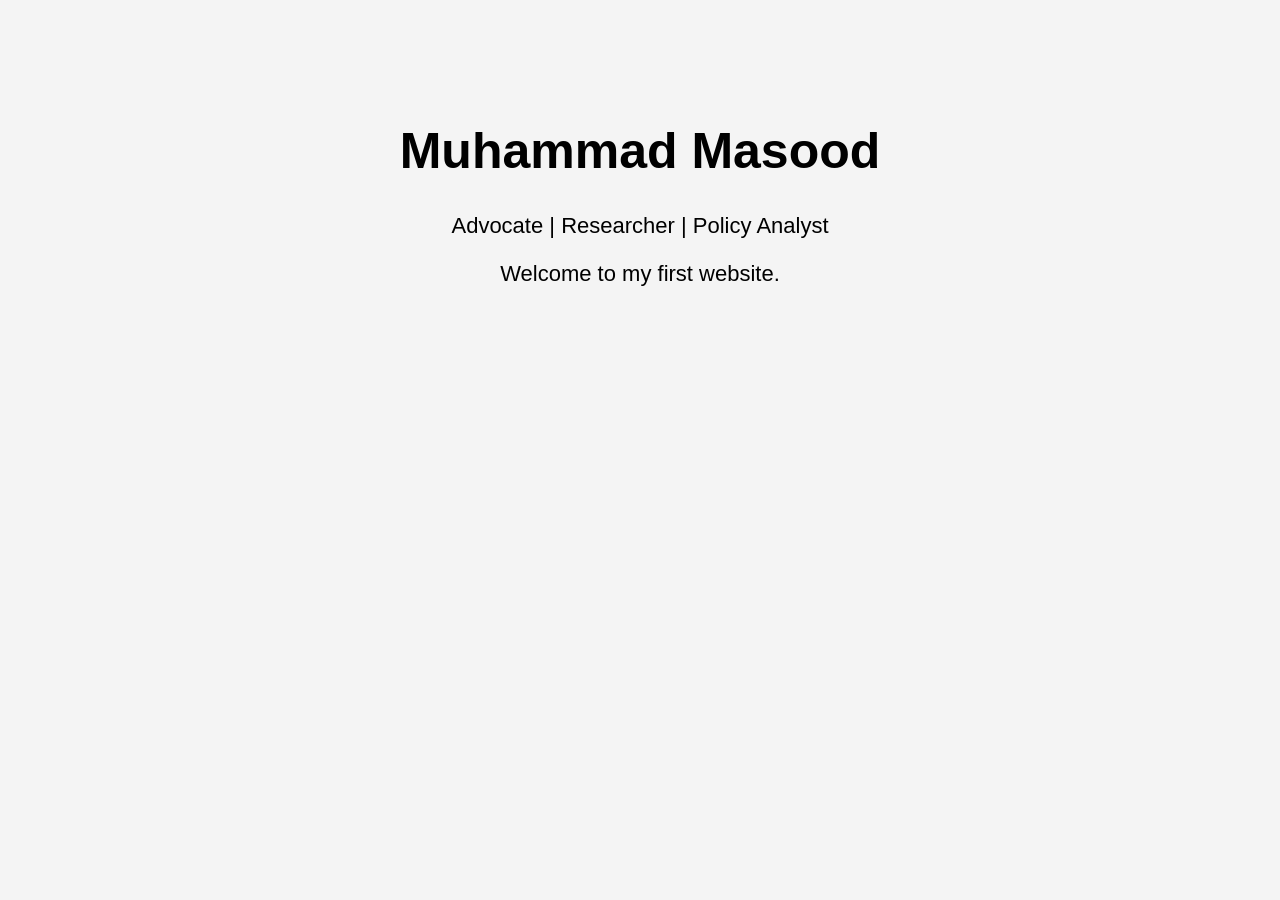
==== index.html @ a489d11d "Create index.html" ====
<!DOCTYPE html>
<html>
<head>
<title>MMNT Works</title>

<style>

body{
font-family:Arial;
text-align:center;
padding:80px;
background:#f4f4f4;
}

h1{
font-size:50px;
}

p{
font-size:22px;
}

</style>

</head>

<body>

<h1>Muhammad Masood</h1>

<p>Advocate | Researcher | Policy Analyst</p>

<p>Welcome to my first website.</p>

</body>

</html>
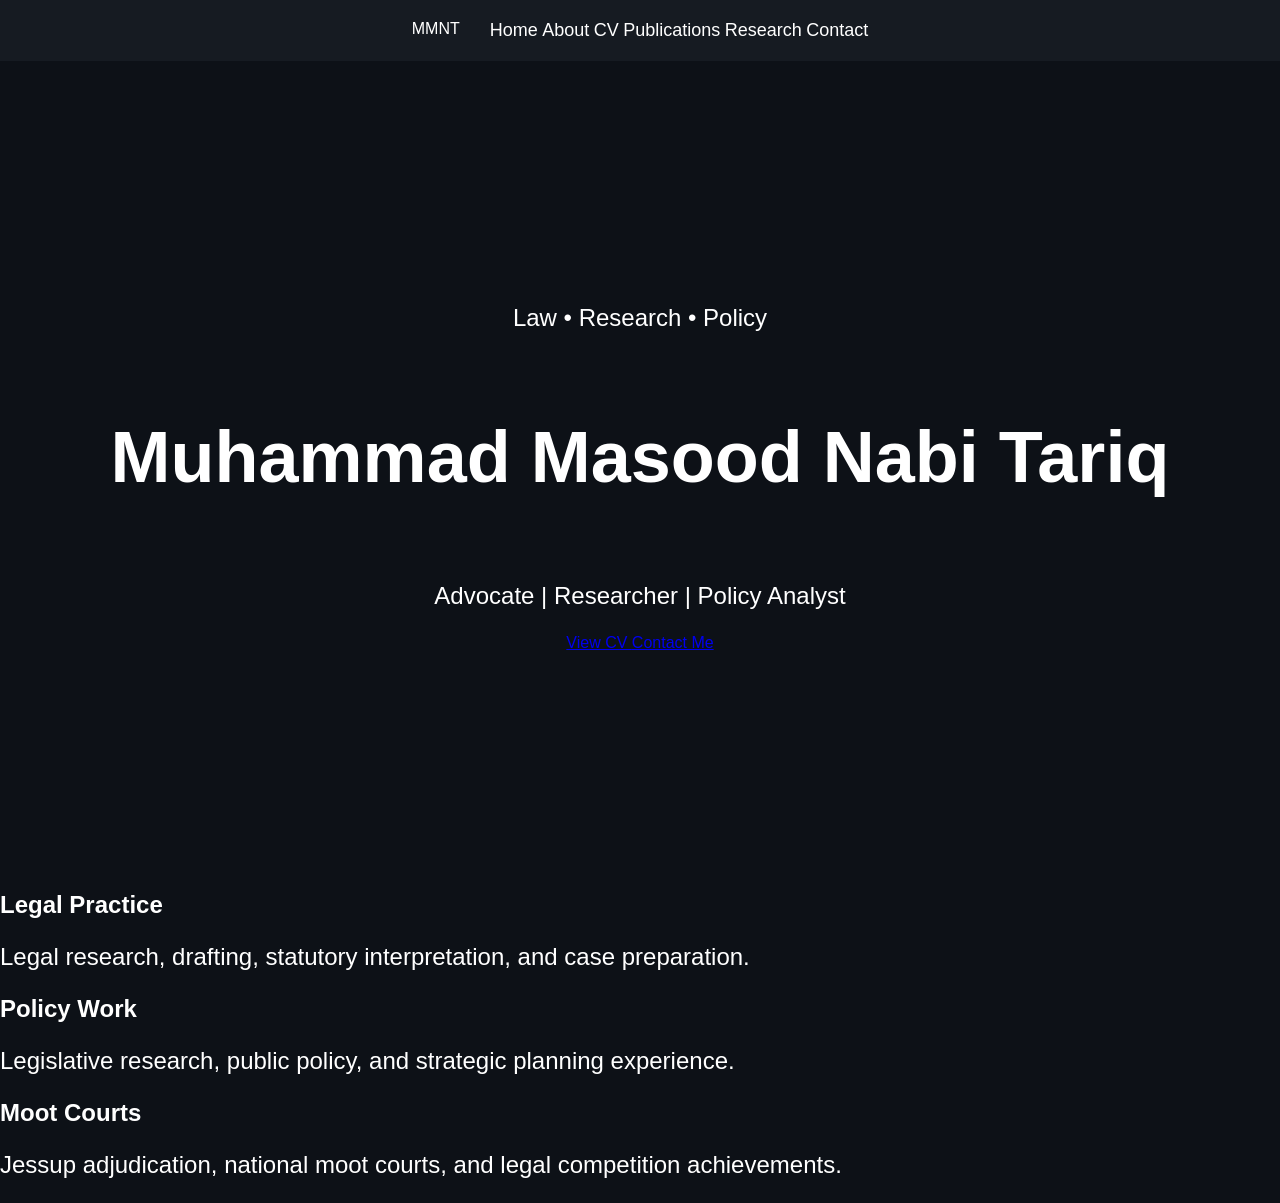
==== commit df8bafe8: "Update index.html" ====
--- a/index.html
+++ b/index.html
@@ -1,36 +1,121 @@
 <!DOCTYPE html>
-<html>
+<html lang="en">
+
 <head>
-<title>MMNT Works</title>
 
-<style>
+<meta charset="UTF-8">
 
-body{
-font-family:Arial;
-text-align:center;
-padding:80px;
-background:#f4f4f4;
-}
+<meta name="viewport" content="width=device-width, initial-scale=1.0">
 
-h1{
-font-size:50px;
-}
+<title>Muhammad Masood Nabi Tariq</title>
 
-p{
-font-size:22px;
-}
-
-</style>
+<link rel="stylesheet" href="style.css">
 
 </head>
 
 <body>
 
-<h1>Muhammad Masood</h1>
+<nav>
 
-<p>Advocate | Researcher | Policy Analyst</p>
+<div class="logo">MMNT</div>
 
-<p>Welcome to my first website.</p>
+<div>
+
+<a href="index.html">Home</a>
+
+<a href="about.html">About</a>
+
+<a href="cv.html">CV</a>
+
+<a href="publications.html">Publications</a>
+
+<a href="research.html">Research</a>
+
+<a href="contact.html">Contact</a>
+
+</div>
+
+</nav>
+
+<section class="hero">
+
+<p class="eyebrow">
+
+Law • Research • Policy
+
+</p>
+
+<h1>
+
+Muhammad Masood Nabi Tariq
+
+</h1>
+
+<p>
+
+Advocate | Researcher | Policy Analyst
+
+</p>
+
+<div class="buttons">
+
+<a href="cv.html" class="btn">
+
+View CV
+
+</a>
+
+<a href="contact.html" class="btn outline">
+
+Contact Me
+
+</a>
+
+</div>
+
+</section>
+
+<section class="grid">
+
+<div class="card">
+
+<h2>Legal Practice</h2>
+
+<p>
+
+Legal research, drafting, statutory interpretation, and case preparation.
+
+</p>
+
+</div>
+
+<div class="card">
+
+<h2>Policy Work</h2>
+
+<p>
+
+Legislative research, public policy, and strategic planning experience.
+
+</p>
+
+</div>
+
+<div class="card">
+
+<h2>Moot Courts</h2>
+
+<p>
+
+Jessup adjudication, national moot courts, and legal competition achievements.
+
+</p>
+
+</div>
+
+</section>
+
+<script src="script.js"></script>
 
 </body>
 
--- a/style.css
+++ b/style.css
@@ -0,0 +1,73 @@
+body{
+
+margin:0;
+
+font-family:Arial,sans-serif;
+
+background:#0d1117;
+
+color:white;
+
+}
+
+nav{
+
+display:flex;
+
+justify-content:center;
+
+gap:30px;
+
+padding:20px;
+
+background:#161b22;
+
+position:sticky;
+
+top:0;
+
+}
+
+nav a{
+
+color:white;
+
+text-decoration:none;
+
+font-size:18px;
+
+}
+
+nav a:hover{
+
+color:#00d4ff;
+
+}
+
+.hero{
+
+height:90vh;
+
+display:flex;
+
+flex-direction:column;
+
+justify-content:center;
+
+align-items:center;
+
+text-align:center;
+
+}
+
+h1{
+
+font-size:72px;
+
+}
+
+p{
+
+font-size:24px;
+
+}
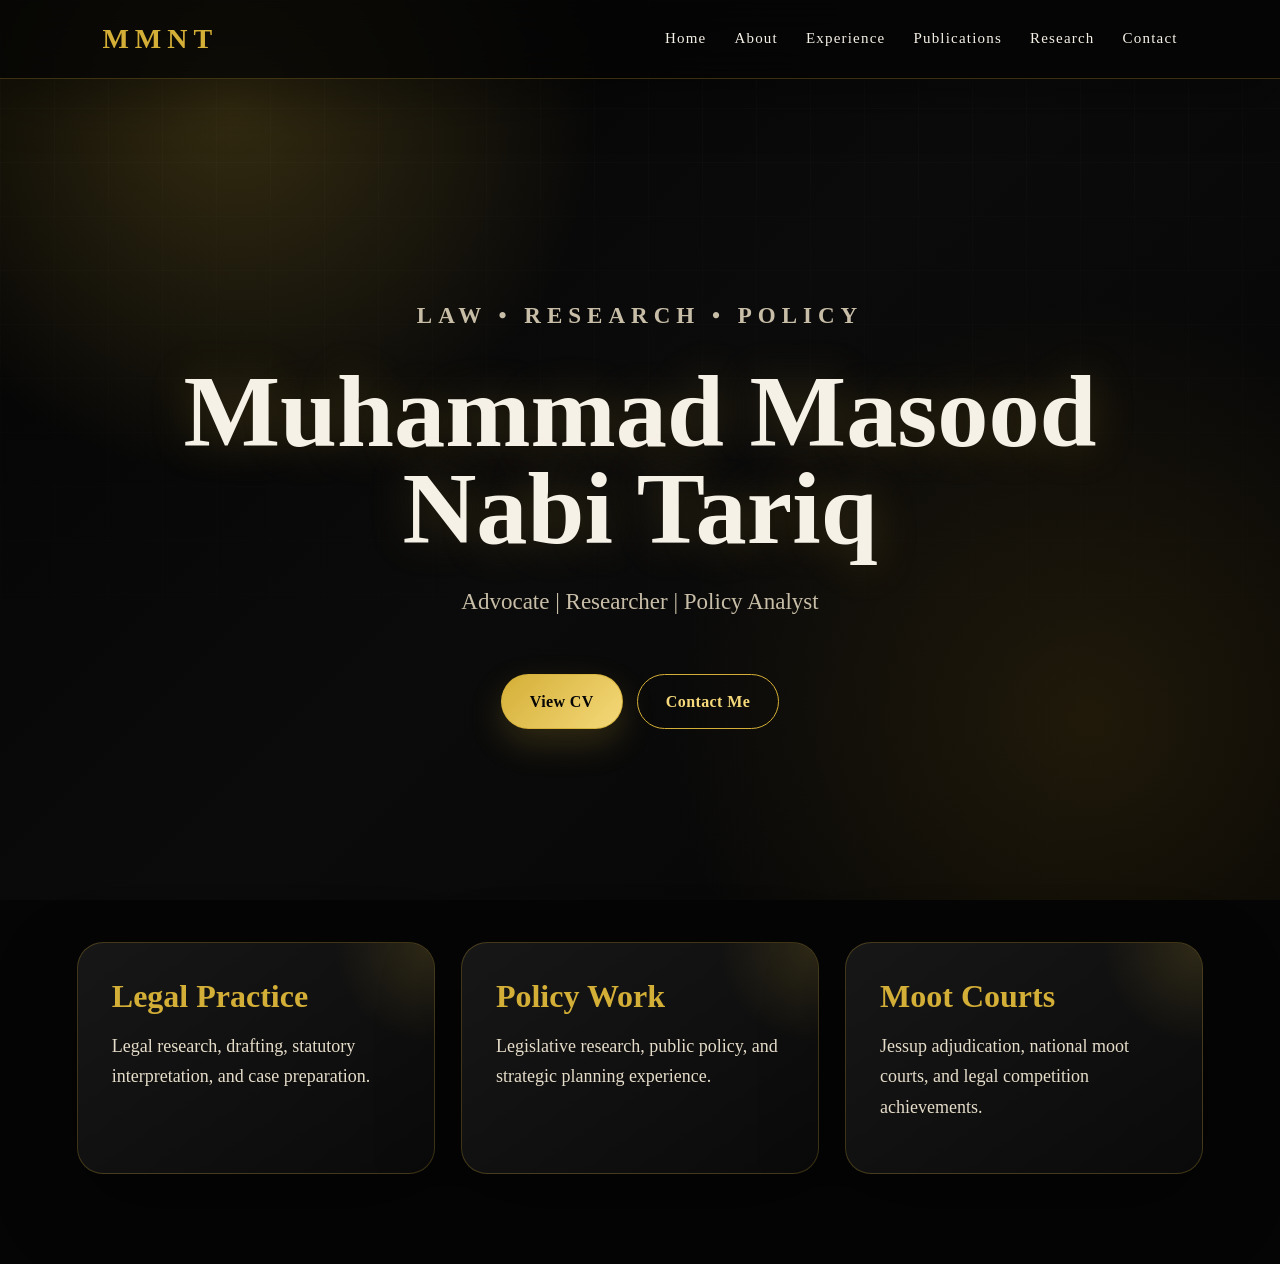
==== commit 91bcf4e8: "Update index.html" ====
--- a/index.html
+++ b/index.html
@@ -25,7 +25,7 @@
 
 <a href="about.html">About</a>
 
-<a href="cv.html">CV</a>
+<a href="Experience.html">Experience</a>
 
 <a href="publications.html">Publications</a>
 
--- a/style.css
+++ b/style.css
@@ -1,73 +1,454 @@
+/* =========================================================
+   MMNT — Premium Black & Gold Legal Portfolio
+   Author: Muhammad Masood Nabi Tariq
+   Theme: Executive Law / Research / Policy Portfolio
+   ========================================================= */
+
+/* ---------- RESET ---------- */
+
+*,
+*::before,
+*::after{
+  box-sizing:border-box;
+  margin:0;
+  padding:0;
+}
+
+html{
+  scroll-behavior:smooth;
+}
+
 body{
-
-margin:0;
-
-font-family:Arial,sans-serif;
-
-background:#0d1117;
-
-color:white;
-
-}
+  min-height:100vh;
+  font-family:Inter, Georgia, "Times New Roman", serif;
+  background:#050505;
+  color:#f6f1e7;
+  line-height:1.7;
+  overflow-x:hidden;
+}
+
+/* ---------- THEME VARIABLES ---------- */
+
+:root{
+  --black:#050505;
+  --black-soft:#0b0b0b;
+  --black-card:rgba(255,255,255,.055);
+  --gold:#d4af37;
+  --gold-soft:#b9982f;
+  --gold-light:#f5d97a;
+  --cream:#f6f1e7;
+  --muted:#c8bea8;
+  --border:rgba(212,175,55,.26);
+  --shadow:0 30px 80px rgba(0,0,0,.45);
+  --radius:26px;
+}
+
+/* ---------- BACKGROUND ---------- */
+
+body::before{
+  content:"";
+  position:fixed;
+  inset:0;
+  background:
+    radial-gradient(circle at 18% 12%, rgba(212,175,55,.22), transparent 28%),
+    radial-gradient(circle at 85% 80%, rgba(120,90,20,.22), transparent 32%),
+    linear-gradient(135deg,#030303,#0b0b0b,#050505);
+  z-index:-2;
+}
+
+body::after{
+  content:"";
+  position:fixed;
+  inset:0;
+  background-image:
+    linear-gradient(rgba(255,255,255,.025) 1px, transparent 1px),
+    linear-gradient(90deg, rgba(255,255,255,.025) 1px, transparent 1px);
+  background-size:54px 54px;
+  mask-image:linear-gradient(to bottom,rgba(0,0,0,.75),transparent);
+  z-index:-1;
+  pointer-events:none;
+}
+
+/* ---------- NAVIGATION ---------- */
 
 nav{
-
-display:flex;
-
-justify-content:center;
-
-gap:30px;
-
-padding:20px;
-
-background:#161b22;
-
-position:sticky;
-
-top:0;
-
+  position:sticky;
+  top:0;
+  z-index:50;
+  width:100%;
+  display:flex;
+  justify-content:space-between;
+  align-items:center;
+  gap:30px;
+  padding:20px 8%;
+  background:rgba(5,5,5,.78);
+  backdrop-filter:blur(18px);
+  border-bottom:1px solid var(--border);
+  box-shadow:0 20px 50px rgba(0,0,0,.35);
+}
+
+.logo{
+  color:var(--gold);
+  font-size:28px;
+  font-weight:800;
+  letter-spacing:6px;
+  line-height:1;
+  white-space:nowrap;
+}
+
+nav div:last-child{
+  display:flex;
+  align-items:center;
+  justify-content:flex-end;
+  gap:28px;
+  flex-wrap:wrap;
 }
 
 nav a{
-
-color:white;
-
-text-decoration:none;
-
-font-size:18px;
-
+  position:relative;
+  color:var(--cream);
+  text-decoration:none;
+  font-size:15px;
+  letter-spacing:1.2px;
+  font-weight:500;
+  padding:6px 0;
+  transition:.3s ease;
+}
+
+nav a::after{
+  content:"";
+  position:absolute;
+  left:0;
+  bottom:-4px;
+  width:0;
+  height:1px;
+  background:var(--gold);
+  transition:.35s ease;
 }
 
 nav a:hover{
-
-color:#00d4ff;
-
+  color:var(--gold-light);
+}
+
+nav a:hover::after{
+  width:100%;
+}
+
+/* ---------- PAGE LAYOUT ---------- */
+
+.page{
+  width:min(1180px,88%);
+  margin:0 auto;
+  padding:90px 0;
+  animation:fadeUp .9s ease both;
 }
 
 .hero{
-
-height:90vh;
-
-display:flex;
-
-flex-direction:column;
-
-justify-content:center;
-
-align-items:center;
-
-text-align:center;
-
-}
-
-h1{
-
-font-size:72px;
-
-}
-
-p{
-
-font-size:24px;
-
-}
+  min-height:92vh;
+  width:min(1200px,90%);
+  margin:0 auto;
+  padding:110px 0 70px;
+  display:flex;
+  flex-direction:column;
+  justify-content:center;
+  align-items:center;
+  text-align:center;
+  animation:fadeUp 1s ease both;
+}
+
+.eyebrow{
+  color:var(--gold);
+  text-transform:uppercase;
+  letter-spacing:6px;
+  font-size:13px;
+  font-weight:700;
+  margin-bottom:18px;
+}
+
+.hero h1{
+  font-size:clamp(52px,8vw,104px);
+  line-height:.95;
+  max-width:1050px;
+  margin-bottom:24px;
+  color:var(--cream);
+  text-shadow:0 0 45px rgba(212,175,55,.22);
+}
+
+.page h1{
+  font-size:clamp(38px,5vw,62px);
+  line-height:1.1;
+  margin-bottom:34px;
+  color:var(--cream);
+  text-align:center;
+  text-shadow:0 0 35px rgba(212,175,55,.16);
+}
+
+.hero p,
+.hero-text,
+.page > p{
+  max-width:900px;
+  margin:0 auto 28px;
+  color:var(--muted);
+  font-size:clamp(18px,2vw,23px);
+  text-align:center;
+}
+
+/* ---------- BUTTONS ---------- */
+
+.buttons{
+  display:flex;
+  justify-content:center;
+  align-items:center;
+  flex-wrap:wrap;
+  gap:14px;
+  margin-top:25px;
+}
+
+.btn{
+  display:inline-flex;
+  align-items:center;
+  justify-content:center;
+  min-height:48px;
+  padding:13px 28px;
+  border-radius:999px;
+  background:linear-gradient(135deg,var(--gold),var(--gold-light));
+  color:#050505;
+  text-decoration:none;
+  font-weight:800;
+  letter-spacing:.4px;
+  border:1px solid rgba(212,175,55,.8);
+  box-shadow:0 14px 35px rgba(212,175,55,.20);
+  transition:.35s ease;
+}
+
+.btn:hover{
+  transform:translateY(-4px);
+  box-shadow:0 22px 55px rgba(212,175,55,.30);
+}
+
+.btn.outline{
+  background:transparent;
+  color:var(--gold-light);
+  border:1px solid var(--gold);
+  box-shadow:none;
+}
+
+.btn.outline:hover{
+  background:rgba(212,175,55,.09);
+}
+
+/* ---------- GRID & CARDS ---------- */
+
+.grid{
+  width:min(1180px,88%);
+  margin:0 auto;
+  display:grid;
+  grid-template-columns:repeat(auto-fit,minmax(260px,1fr));
+  gap:26px;
+  padding:35px 0 90px;
+}
+
+.card,
+.timeline div{
+  position:relative;
+  overflow:hidden;
+  background:
+    linear-gradient(145deg,rgba(255,255,255,.075),rgba(255,255,255,.025));
+  border:1px solid var(--border);
+  border-radius:var(--radius);
+  padding:34px;
+  box-shadow:var(--shadow);
+  transition:.35s ease;
+}
+
+.card::before,
+.timeline div::before{
+  content:"";
+  position:absolute;
+  top:-90px;
+  right:-90px;
+  width:190px;
+  height:190px;
+  background:radial-gradient(circle,rgba(212,175,55,.20),transparent 70%);
+  opacity:.75;
+}
+
+.card:hover,
+.timeline div:hover{
+  transform:translateY(-7px);
+  border-color:rgba(212,175,55,.55);
+}
+
+.card h2,
+.timeline h2{
+  position:relative;
+  color:var(--gold);
+  font-size:clamp(24px,2.5vw,32px);
+  line-height:1.2;
+  margin-bottom:16px;
+}
+
+.card h3{
+  color:var(--gold-light);
+  font-size:22px;
+  margin:18px 0 12px;
+}
+
+.card p,
+.timeline p{
+  position:relative;
+  color:#e5dcc9;
+  font-size:18px;
+  margin-bottom:16px;
+}
+
+.card strong{
+  color:var(--cream);
+  font-weight:800;
+}
+
+.card em{
+  color:#ead9a2;
+}
+
+/* ---------- LISTS ---------- */
+
+ul{
+  padding-left:22px;
+}
+
+li{
+  color:#e5dcc9;
+  font-size:18px;
+  margin-bottom:14px;
+}
+
+li::marker{
+  color:var(--gold);
+}
+
+/* ---------- TIMELINE ---------- */
+
+.timeline{
+  display:grid;
+  gap:24px;
+  margin-top:20px;
+}
+
+.timeline div{
+  padding-left:38px;
+}
+
+.timeline div::after{
+  content:"";
+  position:absolute;
+  left:18px;
+  top:38px;
+  width:8px;
+  height:8px;
+  border-radius:50%;
+  background:var(--gold);
+  box-shadow:0 0 20px rgba(212,175,55,.65);
+}
+
+/* ---------- LINKS ---------- */
+
+a{
+  color:var(--gold);
+}
+
+.contact-link{
+  color:var(--gold);
+  text-decoration:none;
+  font-weight:800;
+  transition:.3s ease;
+}
+
+.contact-link:hover{
+  color:var(--gold-light);
+  text-shadow:0 0 18px rgba(212,175,55,.30);
+}
+
+/* ---------- PUBLICATION STYLE ---------- */
+
+hr{
+  border:0;
+  height:1px;
+  background:linear-gradient(to right,transparent,var(--gold),transparent);
+  margin:28px 0;
+}
+
+/* ---------- ANIMATIONS ---------- */
+
+@keyframes fadeUp{
+  from{
+    opacity:0;
+    transform:translateY(28px);
+  }
+  to{
+    opacity:1;
+    transform:translateY(0);
+  }
+}
+
+/* ---------- RESPONSIVE ---------- */
+
+@media(max-width:900px){
+  nav{
+    padding:18px 6%;
+    flex-direction:column;
+    align-items:center;
+  }
+
+  nav div:last-child{
+    justify-content:center;
+    gap:18px;
+  }
+
+  .hero{
+    min-height:82vh;
+    padding-top:70px;
+  }
+
+  .page{
+    padding:65px 0;
+  }
+
+  .card,
+  .timeline div{
+    padding:26px;
+  }
+}
+
+@media(max-width:600px){
+  .logo{
+    font-size:24px;
+  }
+
+  nav div:last-child{
+    gap:13px;
+  }
+
+  nav a{
+    font-size:13px;
+  }
+
+  .eyebrow{
+    letter-spacing:4px;
+    font-size:11px;
+  }
+
+  .hero h1{
+    font-size:46px;
+  }
+
+  .page h1{
+    font-size:36px;
+  }
+
+  .card p,
+  .timeline p,
+  li{
+    font-size:16px;
+  }
+}
